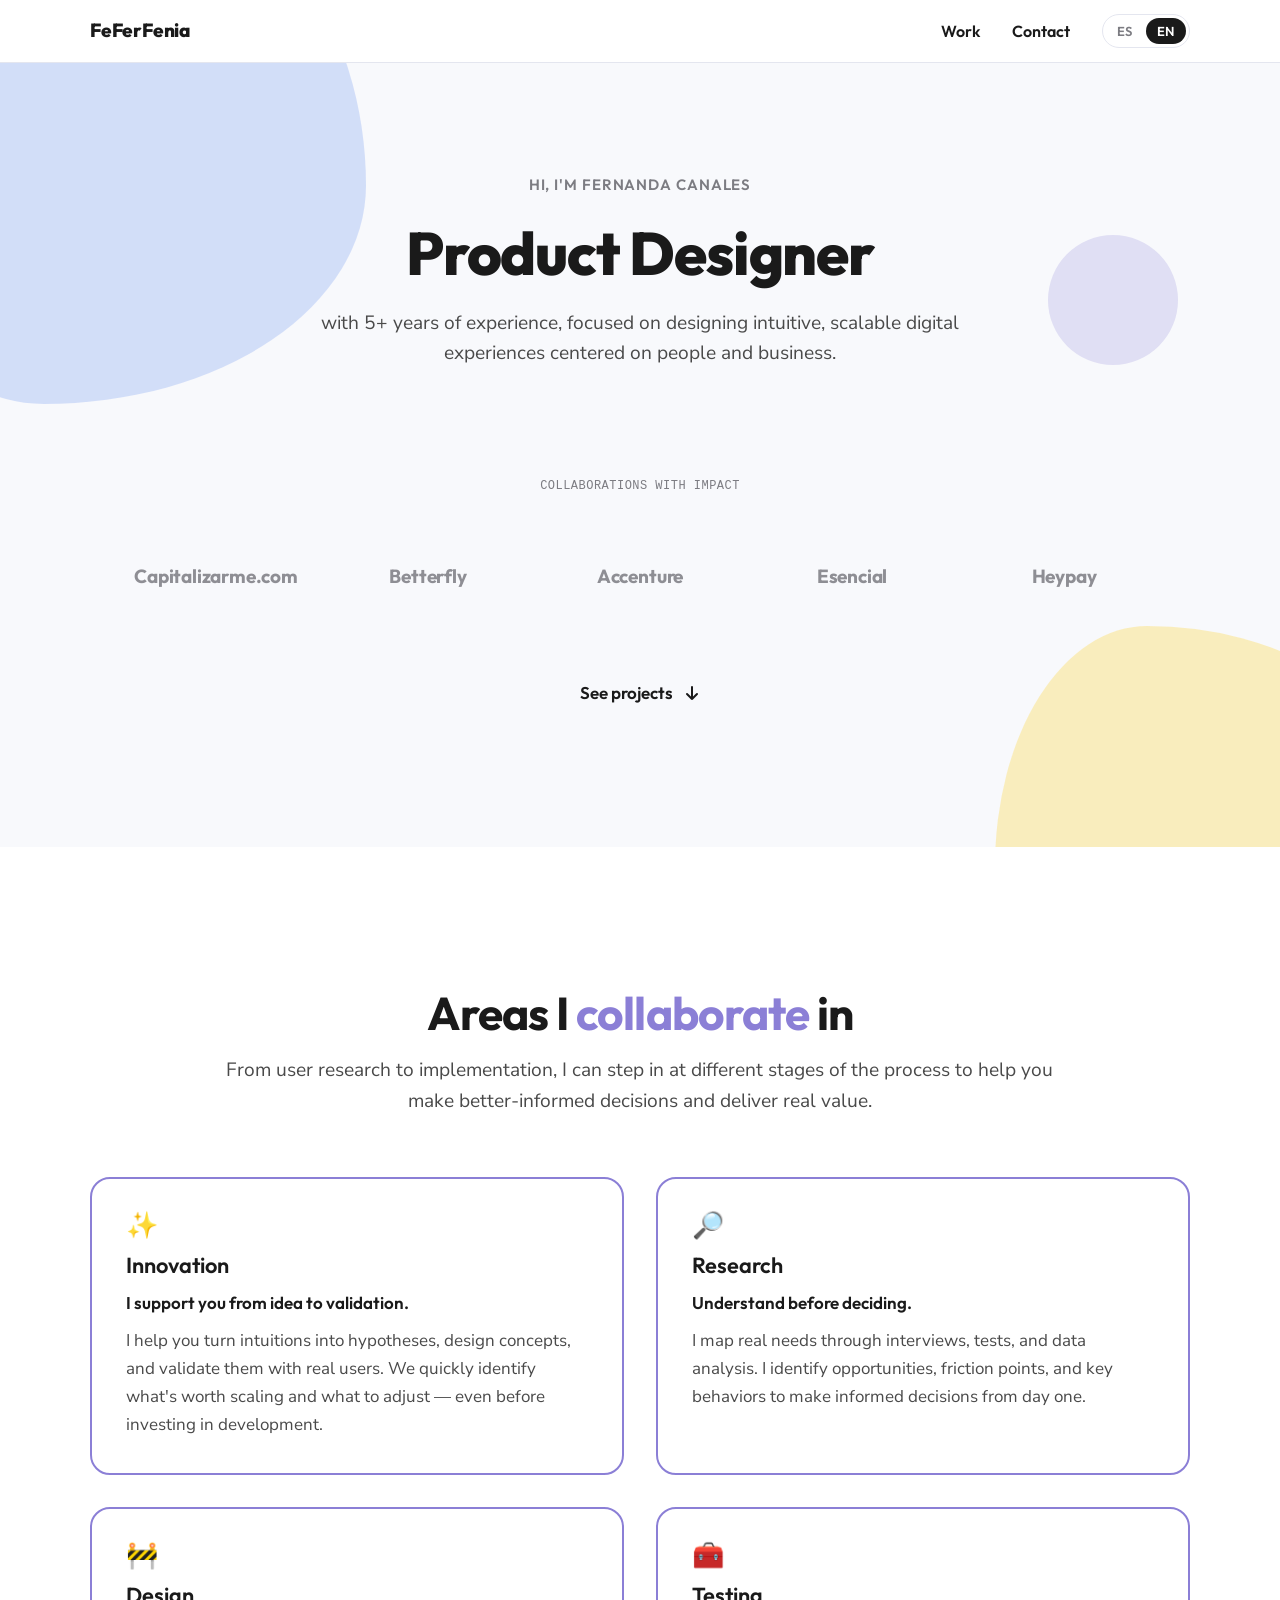
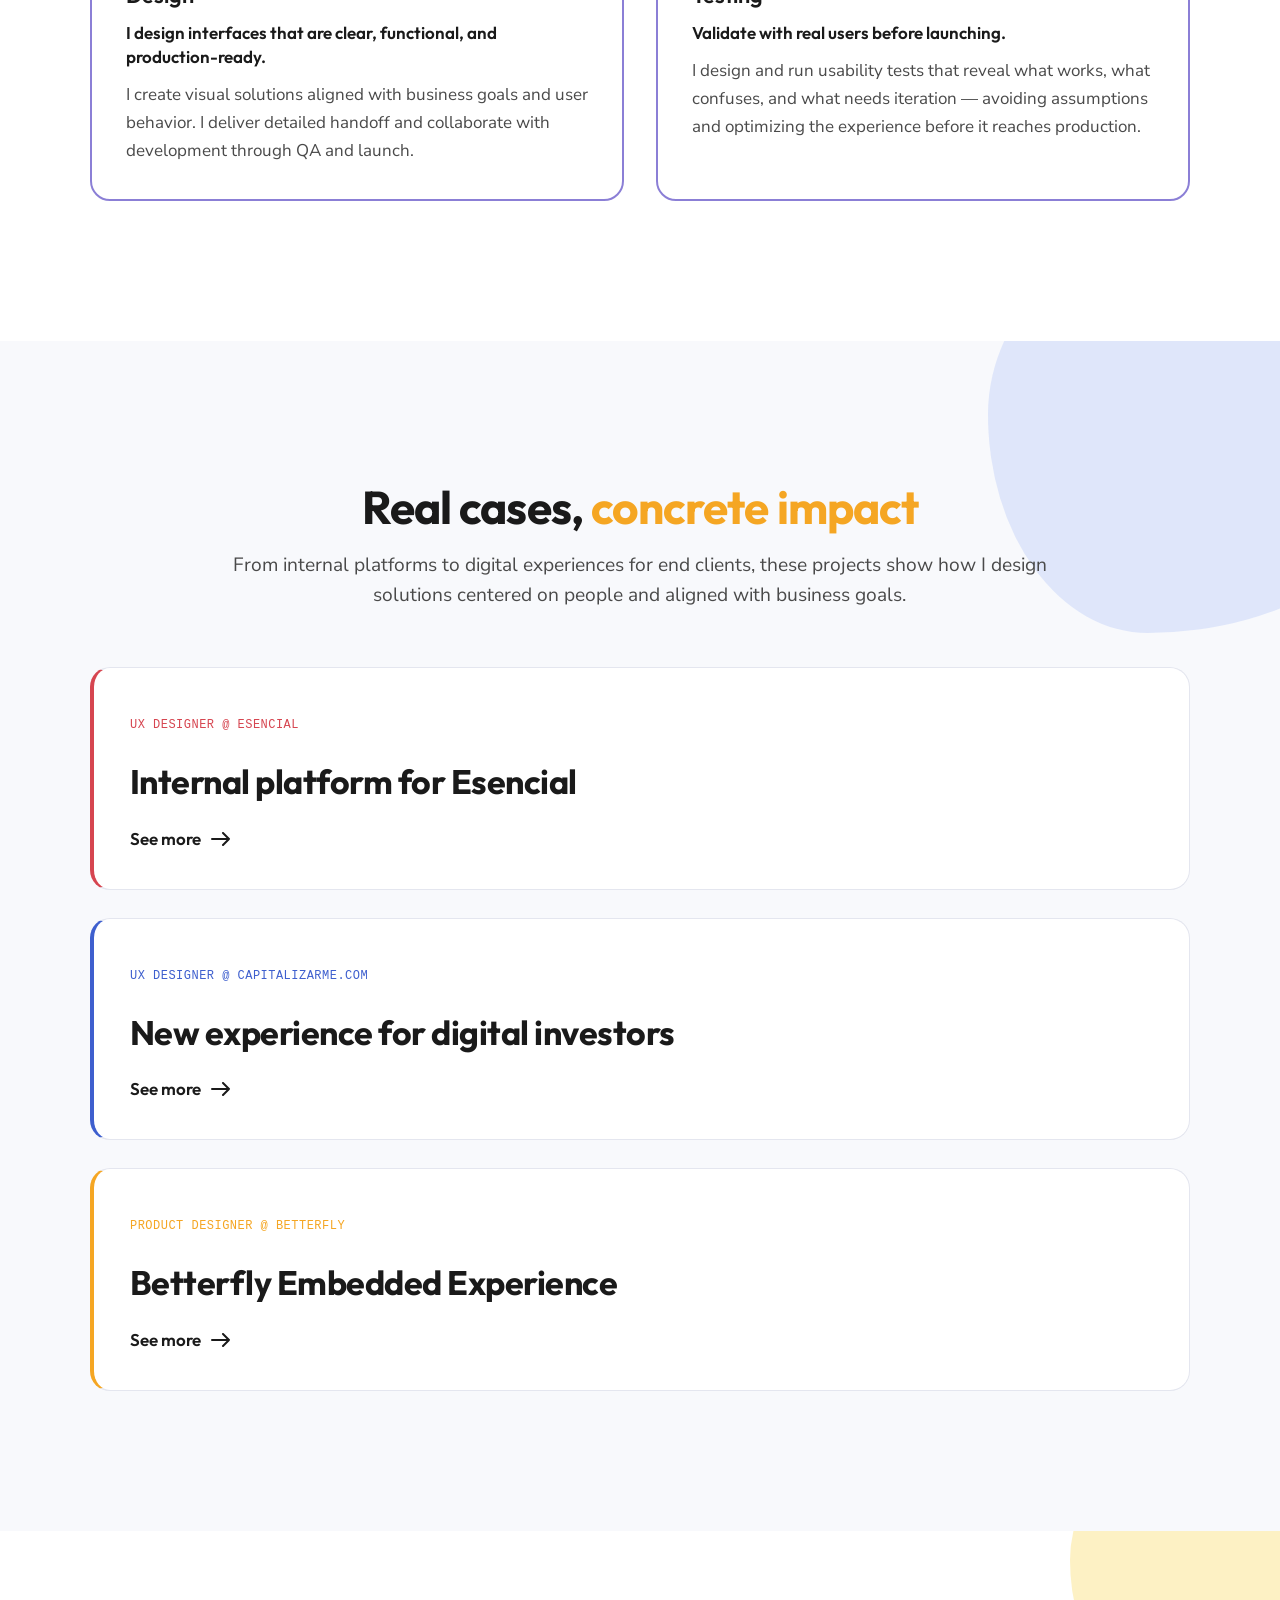
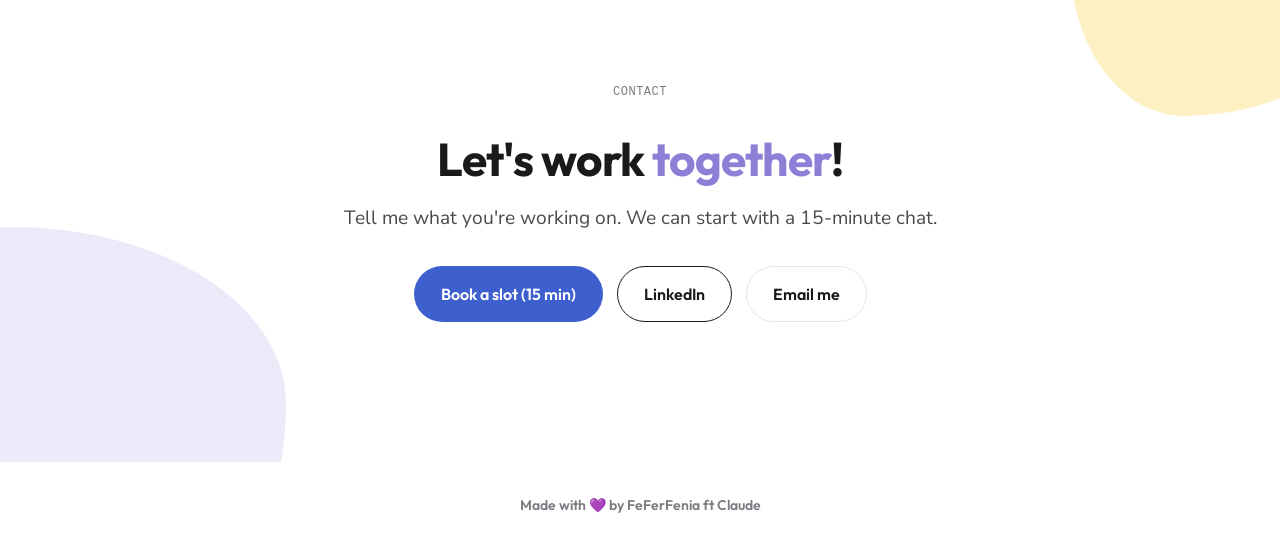
==== index.html @ f84989fd "Sitio FeFerFeniaPortfolio: Home + 3 casos de estudio Portafolio estático bilingüe (ES/EN) de Fernand" ====
<!DOCTYPE html>
<html lang="es">
<head>
<meta charset="utf-8">
<meta name="viewport" content="width=device-width, initial-scale=1">
<title>Fernanda Canales — Product Designer</title>
<meta name="description" content="Portafolio de Fernanda Canales (FeFerFenia), Product / UX·UI Designer con más de 5 años de experiencia diseñando experiencias digitales intuitivas, escalables y centradas en las personas y el negocio.">
<link rel="stylesheet" href="assets/ds.css">
</head>
<body>

<header class="nav">
<div class="nav__in">
<a class="nav__logo" href="index.html">FeFerFenia</a>
<nav class="nav__links">
<a class="nav__link" href="#work" data-i18n="nav.work">Work</a>
<a class="nav__link" href="#contact" data-i18n="nav.contact">Contacto</a>
<div class="langtoggle" role="group" aria-label="Language">
<button type="button" data-lang-btn="es" aria-pressed="true">ES</button>
<button type="button" data-lang-btn="en" aria-pressed="false">EN</button>
</div>
</nav>
</div>
</header>

<main>

<!-- ————— Hero ————— -->
<section class="section section--alt" style="--accent:var(--purple);padding-top:clamp(64px,9vw,110px)">
<div class="blob blob--soft" style="width:44vw;height:44vw;max-width:520px;max-height:520px;background:var(--periwinkle);opacity:.5;top:-14vw;left:-12vw"></div>
<div class="blob blob--soft2" style="width:34vw;height:34vw;max-width:400px;max-height:400px;background:var(--yellow);opacity:.55;bottom:-14vw;right:-9vw"></div>
<div class="blob" style="width:12vw;height:12vw;max-width:130px;max-height:130px;background:var(--purple);opacity:.22;top:22%;right:8%"></div>
<div class="wrap stack center" style="gap:22px">
<p class="eyebrow" data-i18n="hero.eyebrow">Hola, soy Fernanda Canales</p>
<h1 class="h-display" style="max-width:16em"><span class="rotator"><span class="rotator__item" data-rotator-item>Product Designer</span></span></h1>
<p class="lede" style="max-width:34em" data-i18n="hero.body">con más de 5 años de experiencia, enfocada en diseñar experiencias digitales intuitivas, escalables y centradas en las personas y el negocio.</p>
<div style="height:clamp(28px,5vw,52px)"></div>
<p class="mono" style="color:var(--ink-45)" data-i18n="logos.label">Colaboraciones con impacto</p>
<div class="logos" style="margin-top:10px">
<div class="logos__slot"><span class="logos__item" data-logo-slot>Capitalizarme.com</span></div>
<div class="logos__slot"><span class="logos__item" data-logo-slot>Betterfly</span></div>
<div class="logos__slot"><span class="logos__item" data-logo-slot>Accenture</span></div>
<div class="logos__slot"><span class="logos__item" data-logo-slot>Esencial</span></div>
<div class="logos__slot"><span class="logos__item" data-logo-slot>Heypay</span></div>
</div>
<a class="arrowlink" href="#work" style="margin-top:clamp(24px,4vw,44px)"><span data-i18n="hero.cta">Ver proyectos</span><svg width="18" height="18" viewBox="0 0 18 18" fill="none" aria-hidden="true"><path d="M9 3v12M4 10l5 5 5-5" stroke="currentColor" stroke-width="2" stroke-linecap="round" stroke-linejoin="round"/></svg></a>
</div>
</section>

<!-- ————— Áreas ————— -->
<section class="section" id="areas" style="--accent:var(--purple)">
<div class="wrap stack" style="gap:clamp(36px,5vw,60px)">
<div class="stack center" style="gap:16px">
<h2 class="h1" data-i18n-html="areas.title">Áreas en las que <em class="hl">colaboro</em></h2>
<p class="lede" style="max-width:44em;text-align:center" data-i18n="areas.intro">Desde la investigación con usuarios hasta la implementación de soluciones, puedo sumarme en distintas etapas del proceso para ayudarte a tomar decisiones más informadas y entregar valor real.</p>
</div>
<div class="grid-2">
<article class="areacard">
<span class="areacard__ico" aria-hidden="true">✨</span>
<h3 class="h3" data-i18n="area.1.title">Innovación</h3>
<p class="areacard__lead" data-i18n="area.1.lead">Acompaño desde la idea hasta su validación.</p>
<p class="body" data-i18n="area.1.body">Te ayudo a transformar intuiciones en hipótesis, diseñar conceptos y validarlos con usuarios reales. Detectamos rápido qué vale la pena escalar y qué ajustar, incluso antes de invertir en desarrollo.</p>
</article>
<article class="areacard">
<span class="areacard__ico" aria-hidden="true">🔎</span>
<h3 class="h3" data-i18n="area.2.title">Investigación</h3>
<p class="areacard__lead" data-i18n="area.2.lead">Entiende antes de decidir.</p>
<p class="body" data-i18n="area.2.body">Mapeo necesidades reales a través de entrevistas, tests y análisis de datos. Identifico oportunidades, puntos de fricción y comportamientos clave para tomar decisiones informadas desde el inicio.</p>
</article>
<article class="areacard">
<span class="areacard__ico" aria-hidden="true">🚧</span>
<h3 class="h3" data-i18n="area.3.title">Diseño</h3>
<p class="areacard__lead" data-i18n="area.3.lead">Diseño interfaces claras, funcionales y listas para salir a producción.</p>
<p class="body" data-i18n="area.3.body">Creo soluciones visuales alineadas a los objetivos del negocio y al comportamiento de los usuarios. Entrego handoff detallado y colaboro con desarrollo en QA y puesta en marcha.</p>
</article>
<article class="areacard">
<span class="areacard__ico" aria-hidden="true">🧰</span>
<h3 class="h3" data-i18n="area.4.title">Testeo</h3>
<p class="areacard__lead" data-i18n="area.4.lead">Valida con usuarios reales antes de lanzar.</p>
<p class="body" data-i18n="area.4.body">Diseño y aplico pruebas de usabilidad que revelan qué funciona, qué confunde y qué necesita iteración. Así, evitamos suposiciones y optimizamos la experiencia antes de llegar a producción.</p>
</article>
</div>
</div>
</section>

<!-- ————— Work ————— -->
<section class="section section--alt" id="work">
<div class="blob blob--soft" style="width:36vw;height:36vw;max-width:420px;max-height:420px;background:var(--periwinkle);opacity:.35;top:-10vw;right:-10vw"></div>
<div class="wrap stack" style="gap:clamp(36px,5vw,56px)">
<div class="stack center" style="gap:16px">
<h2 class="h1" data-i18n-html="work.title">Casos reales, <em class="hl-orange">impacto concreto</em></h2>
<p class="lede" style="max-width:44em;text-align:center" data-i18n="work.intro">Desde plataformas internas hasta experiencias digitales para clientes finales, estos proyectos muestran cómo diseño soluciones centradas en las personas y alineadas con los objetivos del negocio.</p>
</div>
<div class="stack" style="gap:clamp(20px,2.6vw,28px)">

<a class="projcard" href="caso-esencial.html" style="--accent:var(--coral)">
<div class="projcard__body">
<p class="mono" style="color:var(--accent)" data-i18n="proj.1.role">UX Designer @ Esencial</p>
<h3 class="h2" data-i18n="proj.1.title">Plataforma interna para Esencial</h3>
<span class="arrowlink" style="margin-top:8px"><span data-i18n="proj.more">Ver más</span><svg width="20" height="14" viewBox="0 0 20 14" fill="none" aria-hidden="true"><path d="M1 7h17M12 1l6 6-6 6" stroke="currentColor" stroke-width="2" stroke-linecap="round" stroke-linejoin="round"/></svg></span>
</div>
</a>

<a class="projcard" href="caso-capitalizarme.html" style="--accent:var(--blue)">
<div class="projcard__body">
<p class="mono" style="color:var(--accent)" data-i18n="proj.2.role">UX Designer @ Capitalizarme.com</p>
<h3 class="h2" data-i18n="proj.2.title">Nueva experiencia para inversionistas digitales</h3>
<span class="arrowlink" style="margin-top:8px"><span data-i18n="proj.more">Ver más</span><svg width="20" height="14" viewBox="0 0 20 14" fill="none" aria-hidden="true"><path d="M1 7h17M12 1l6 6-6 6" stroke="currentColor" stroke-width="2" stroke-linecap="round" stroke-linejoin="round"/></svg></span>
</div>
</a>

<a class="projcard" href="caso-betterfly.html" style="--accent:var(--orange)">
<div class="projcard__body">
<p class="mono" style="color:var(--accent)" data-i18n="proj.3.role">Product Designer @ Betterfly</p>
<h3 class="h2" data-i18n="proj.3.title">Experiencia Embebida Betterfly</h3>
<span class="arrowlink" style="margin-top:8px"><span data-i18n="proj.more">Ver más</span><svg width="20" height="14" viewBox="0 0 20 14" fill="none" aria-hidden="true"><path d="M1 7h17M12 1l6 6-6 6" stroke="currentColor" stroke-width="2" stroke-linecap="round" stroke-linejoin="round"/></svg></span>
</div>
</a>

</div>
</div>
</section>

<!-- ————— Contacto — componente compartido, repetir al final de cada vista ————— -->
<section class="contact" id="contact" style="--accent:var(--purple);background:var(--base)">
<div class="blob blob--soft2" style="width:38vw;height:38vw;max-width:440px;max-height:440px;background:var(--purple);opacity:.16;bottom:-16vw;left:-12vw"></div>
<div class="blob blob--soft" style="width:26vw;height:26vw;max-width:300px;max-height:300px;background:var(--yellow);opacity:.5;top:-9vw;right:-7vw"></div>
<div class="wrap stack center" style="gap:18px">
<p class="mono" style="color:var(--ink-45)" data-i18n="contact.eyebrow">Contacto</p>
<h2 class="h1" data-i18n-html="contact.title">¡Trabajemos <em class="hl">juntos</em>!</h2>
<p class="lede" style="max-width:32em;text-align:center" data-i18n="contact.body">Cuéntame en qué estás trabajando. Podemos partir con una conversación de 15 minutos.</p>
<div class="contact__links" style="margin-top:14px">
<a class="btn btn--primary" href="https://calendly.com/hola-fernandacp/15min" target="_blank" rel="noopener" data-i18n="contact.slot">Agendar 15 min</a>
<a class="btn btn--ghost" href="https://www.linkedin.com/in/feferfenia/" target="_blank" rel="noopener" data-i18n="contact.linkedin">LinkedIn</a>
<a class="btn btn--soft" href="mailto:Hola.fernandacp@gmail.com" data-i18n="contact.email">Escríbeme</a>
</div>
</div>
</section>

</main>

<footer class="foot">
<p class="foot__t" data-i18n="foot.made">Hecho con 💜 por FeFerFenia ft Claude</p>
</footer>

<script src="assets/site.js"></script>
</body>
</html>
---- assets/ds.css ----
/* FeFerFenia — Design System v1 */
@import url('https://fonts.googleapis.com/css2?family=Outfit:wght@400;500;600;700;800&family=Nunito+Sans:ital,opsz,wght@0,6..12,400;0,6..12,600;0,6..12,700;1,6..12,400&display=swap');

:root{
/* — Color: base */
--ink:#1A1A1A;--ink-70:#4A4A4A;--ink-45:#7C7C82;--rule:#E4E6EF;
--base:#FFFFFF;--base-alt:#F8F9FC;
/* — Color: accents */
--yellow:#FCE38A;--yellow-soft:#F5D9A8;
--blue:#3E5FCE;--blue-bright:#4A6FE0;--periwinkle:#AEC3F5;
--coral:#D64550;--purple:#8B7FD6;--teal:#2EC4A6;--orange:#F5A623;
/* — Per-project accent (overridden on case-study pages) */
--accent:var(--purple);--accent-tint:#F1EFFB;
/* — Type */
--display:'Outfit',system-ui,sans-serif;--body:'Nunito Sans',system-ui,sans-serif;
/* — Space */
--gut:clamp(20px,5vw,40px);--sec:clamp(72px,11vw,140px);--maxw:1180px;--narrow:720px;
--r-card:20px;--r-pill:999px;
}
*{box-sizing:border-box}
html{-webkit-text-size-adjust:100%}
body{margin:0;background:var(--base);color:var(--ink);font-family:var(--body);font-size:17px;line-height:1.65;text-wrap:pretty;-webkit-font-smoothing:antialiased}
img,svg{display:block;max-width:100%}
a{color:var(--blue);text-decoration:none;text-underline-offset:3px}
a:hover{color:var(--blue-bright);text-decoration:underline}

/* ————— Type scale ————— */
.h-display{font-family:var(--display);font-weight:800;font-size:clamp(34px,5.4vw,60px);line-height:1.1;letter-spacing:-.02em;margin:0}
.h1{font-family:var(--display);font-weight:700;font-size:clamp(30px,4.2vw,46px);line-height:1.14;letter-spacing:-.02em;margin:0}
.h2{font-family:var(--display);font-weight:700;font-size:clamp(24px,3vw,34px);line-height:1.2;letter-spacing:-.015em;margin:0}
.h3{font-family:var(--display);font-weight:600;font-size:clamp(19px,1.7vw,23px);line-height:1.3;margin:0}
.eyebrow{font-family:var(--display);font-weight:600;font-size:15px;letter-spacing:.06em;text-transform:uppercase;color:var(--ink-45);margin:0}
.lede{font-size:clamp(17px,1.5vw,20px);line-height:1.6;color:var(--ink-70);margin:0}
.body{margin:0;color:var(--ink-70)}
.small{font-size:15px;line-height:1.6;color:var(--ink-45);margin:0}
.mono{font-family:ui-monospace,'SFMono-Regular',Menlo,monospace;font-size:12px;letter-spacing:.04em;text-transform:uppercase}
em.hl,.hl{font-style:normal;color:var(--accent)}
.hl-teal{font-style:normal;color:var(--teal)}.hl-orange{font-style:normal;color:var(--orange)}
.hl-blue{font-style:normal;color:var(--blue)}.hl-coral{font-style:normal;color:var(--coral)}
.hl-purple{font-style:normal;color:var(--purple)}

/* ————— Layout ————— */
.wrap{width:100%;max-width:var(--maxw);margin:0 auto;padding:0 var(--gut)}
.wrap-narrow{width:100%;max-width:var(--narrow);margin:0 auto;padding:0 var(--gut)}
.section{position:relative;padding:var(--sec) 0;overflow:clip}
.section--alt{background:var(--base-alt)}
.stack{display:flex;flex-direction:column}
.center{text-align:center;align-items:center}

/* ————— Organic shapes ————— */
.blob{position:absolute;z-index:0;pointer-events:none;border-radius:50%}
.blob--soft{border-radius:56% 44% 62% 38%/48% 58% 42% 52%}
.blob--soft2{border-radius:38% 62% 45% 55%/60% 40% 60% 40%}
.section>.wrap,.section>.wrap-narrow{position:relative;z-index:1}

/* ————— Nav ————— */
.nav{position:sticky;top:0;z-index:50;background:color-mix(in oklab,var(--base) 88%,transparent);backdrop-filter:blur(12px);border-bottom:1px solid var(--rule)}
.nav__in{max-width:var(--maxw);margin:0 auto;padding:14px var(--gut);display:flex;align-items:center;gap:24px}
.nav__logo{font-family:var(--display);font-weight:800;font-size:19px;letter-spacing:-.01em;color:var(--ink)}
.nav__logo:hover{color:var(--purple);text-decoration:none}
.nav__links{margin-left:auto;display:flex;align-items:center;gap:clamp(16px,3vw,32px)}
.nav__link{font-family:var(--display);font-weight:600;font-size:16px;color:var(--ink)}
.nav__link:hover{color:var(--purple);text-decoration:none}
.langtoggle{display:flex;align-items:center;gap:2px;padding:3px;border:1.5px solid var(--rule);border-radius:var(--r-pill);background:var(--base)}
.langtoggle button{appearance:none;border:0;background:transparent;cursor:pointer;font-family:var(--display);font-weight:600;font-size:13px;letter-spacing:.04em;color:var(--ink-45);padding:5px 11px;border-radius:var(--r-pill);transition:background .18s,color .18s}
.langtoggle button:hover{color:var(--ink)}
.langtoggle button[aria-pressed="true"]{background:var(--ink);color:#fff}

/* ————— Buttons ————— */
.btn{display:inline-flex;align-items:center;gap:10px;font-family:var(--display);font-weight:600;font-size:16px;padding:14px 26px;border-radius:var(--r-pill);border:1.5px solid transparent;cursor:pointer;transition:transform .18s,background .18s,color .18s,border-color .18s}
.btn:hover{text-decoration:none;transform:translateY(-2px)}
.btn--primary{background:var(--blue);color:#fff}.btn--primary:hover{background:var(--blue-bright);color:#fff}
.btn--ghost{background:transparent;color:var(--ink);border-color:var(--ink)}.btn--ghost:hover{background:var(--ink);color:#fff}
.btn--soft{background:var(--base);color:var(--ink);border-color:var(--rule)}.btn--soft:hover{border-color:var(--accent);color:var(--ink)}
.arrowlink{display:inline-flex;align-items:center;gap:10px;font-family:var(--display);font-weight:600;color:var(--ink)}
.arrowlink:hover{color:var(--accent);text-decoration:none}
.arrowlink svg{transition:transform .2s}.arrowlink:hover svg{transform:translateX(4px)}

/* ————— Logo row ————— */
.logos{display:flex;flex-wrap:wrap;justify-content:center;align-items:center;gap:clamp(20px,4vw,44px)}
.logos__item{font-family:var(--display);font-weight:700;font-size:clamp(15px,1.6vw,19px);letter-spacing:-.01em;color:var(--ink-45);opacity:.85}
.logos__slot{display:flex;align-items:center;justify-content:center;min-width:clamp(120px,15vw,168px);height:clamp(64px,6.5vw,72px)}

/* ————— Cards: area of work ————— */
.grid-2{display:grid;grid-template-columns:repeat(2,minmax(0,1fr));gap:clamp(20px,2.6vw,32px)}
.grid-3{display:grid;grid-template-columns:repeat(3,minmax(0,1fr));gap:clamp(20px,2.6vw,32px)}
.areacard{display:flex;flex-direction:column;gap:12px;padding:clamp(24px,3vw,34px);border:2px solid var(--accent);border-radius:var(--r-card);background:var(--base)}
.areacard__ico{font-size:26px;line-height:1}
.areacard__lead{font-family:var(--display);font-weight:600;font-size:17px;line-height:1.4;margin:0;color:var(--ink)}

/* ————— Cards: project ————— */
.projcard{display:block;background:var(--base);border-radius:var(--r-card);padding:clamp(24px,3vw,36px);border:1px solid var(--rule);border-left:4px solid var(--accent);transition:transform .22s,box-shadow .22s}
.projcard,.projcard:hover{color:var(--ink);text-decoration:none}
.projcard:hover{transform:translateY(-3px);box-shadow:0 18px 40px -24px rgba(26,26,26,.28)}
.projcard__body{display:flex;flex-direction:column;gap:14px;min-width:0}
.grid-2>.projcard .h2{font-size:clamp(20px,1.9vw,24px)}

/* ————— Image placeholder ————— */
.ph{position:relative;width:100%;height:100%;min-height:180px;display:grid;place-items:center;border-radius:14px;background-image:repeating-linear-gradient(135deg,color-mix(in oklab,var(--accent) 16%,#fff) 0 9px,color-mix(in oklab,var(--accent) 7%,#fff) 9px 18px);border:1px dashed color-mix(in oklab,var(--accent) 45%,#fff)}
.ph__label{background:var(--base);color:var(--ink-45);padding:6px 11px;border-radius:var(--r-pill);box-shadow:0 2px 10px -6px rgba(0,0,0,.3)}

/* ————— Process numbers ————— */
.numstep{position:relative;padding:34px 26px 26px}
.numstep__n{position:absolute;top:-14px;left:0;font-family:var(--display);font-weight:800;font-size:clamp(64px,7vw,92px);line-height:.8;color:var(--accent);z-index:0}
.numstep__card{position:relative;z-index:1;background:var(--accent-tint);border-radius:var(--r-card);padding:clamp(20px,2.4vw,28px)}

/* ————— Finding box ————— */
.finding{border:2px solid var(--accent);border-radius:var(--r-card);padding:clamp(20px,2.6vw,30px);background:var(--base);display:flex;flex-direction:column;gap:8px}
.finding__tag{display:inline-flex;align-items:center;gap:8px;font-family:var(--display);font-weight:700;color:var(--accent)}

/* ————— Contact (shared component) ————— */
.contact{position:relative;overflow:clip;background:var(--base-alt);padding:var(--sec) 0}
.contact__links{display:flex;flex-wrap:wrap;gap:14px;justify-content:center}

/* ————— Footer ————— */
.foot{padding:32px 0 40px;text-align:center;background:var(--base)}
.foot__t{font-family:var(--display);font-weight:600;font-size:14px;color:var(--ink-45);margin:0}

/* ————— Rotating title ————— */
.rotator{display:inline-block;position:relative}
.rotator__item{display:inline-block;transition:opacity .45s ease,transform .45s ease}
.rotator__item[data-state="out"]{opacity:0;transform:translateY(-10px)}

/* ————— Case study ————— */
.caseheader{position:relative;overflow:clip;padding:clamp(52px,7vw,96px) 0 clamp(48px,6vw,84px);background:var(--base-alt)}
.twocol{display:grid;grid-template-columns:1fr 1fr;gap:clamp(28px,4vw,60px);align-items:center}
.twocol--text{align-items:start}
.ul{margin:0;padding-left:1.15em;color:var(--ink-70)}
.ul li{margin:0 0 8px}
.ul li::marker{color:var(--accent)}
.ul strong{color:var(--ink)}
.sectitle{display:flex;align-items:baseline;gap:12px}
.sectitle__ico{font-size:22px;line-height:1}
.rule{height:1px;background:var(--rule);border:0;margin:0}

/* ————— Stats ————— */
.stats{display:grid;grid-template-columns:repeat(auto-fit,minmax(160px,1fr));gap:clamp(18px,2.4vw,30px)}
.stat{display:flex;flex-direction:column;gap:6px;padding:clamp(20px,2.4vw,28px);border-radius:var(--r-card);background:var(--accent-tint)}
.stat__n{font-family:var(--display);font-weight:800;font-size:clamp(32px,3.6vw,46px);line-height:1;letter-spacing:-.02em;color:var(--accent);margin:0}
.stat__l{font-size:15px;line-height:1.5;color:var(--ink-70);margin:0}

/* ————— Callout panel ————— */
.panel{border-radius:var(--r-card);background:var(--accent-tint);padding:clamp(24px,3.2vw,40px);display:flex;flex-direction:column;gap:12px}

/* ————— Screenshot panel ————— */
.shotpanel{display:grid;place-items:center;padding:clamp(24px,3.5vw,44px);border-radius:var(--r-card);background:var(--accent-tint);min-height:clamp(300px,34vw,420px)}
.shotpanel img{width:auto;max-width:100%;height:auto;max-height:clamp(260px,30vw,380px)}

/* ————— Responsive ————— */
@media (max-width:860px){
.twocol{grid-template-columns:1fr}
.grid-2,.grid-3{grid-template-columns:1fr}
.nav__links{gap:14px}.nav__link{font-size:15px}
}
@media (prefers-reduced-motion:reduce){
*{animation:none!important;transition:none!important}
}
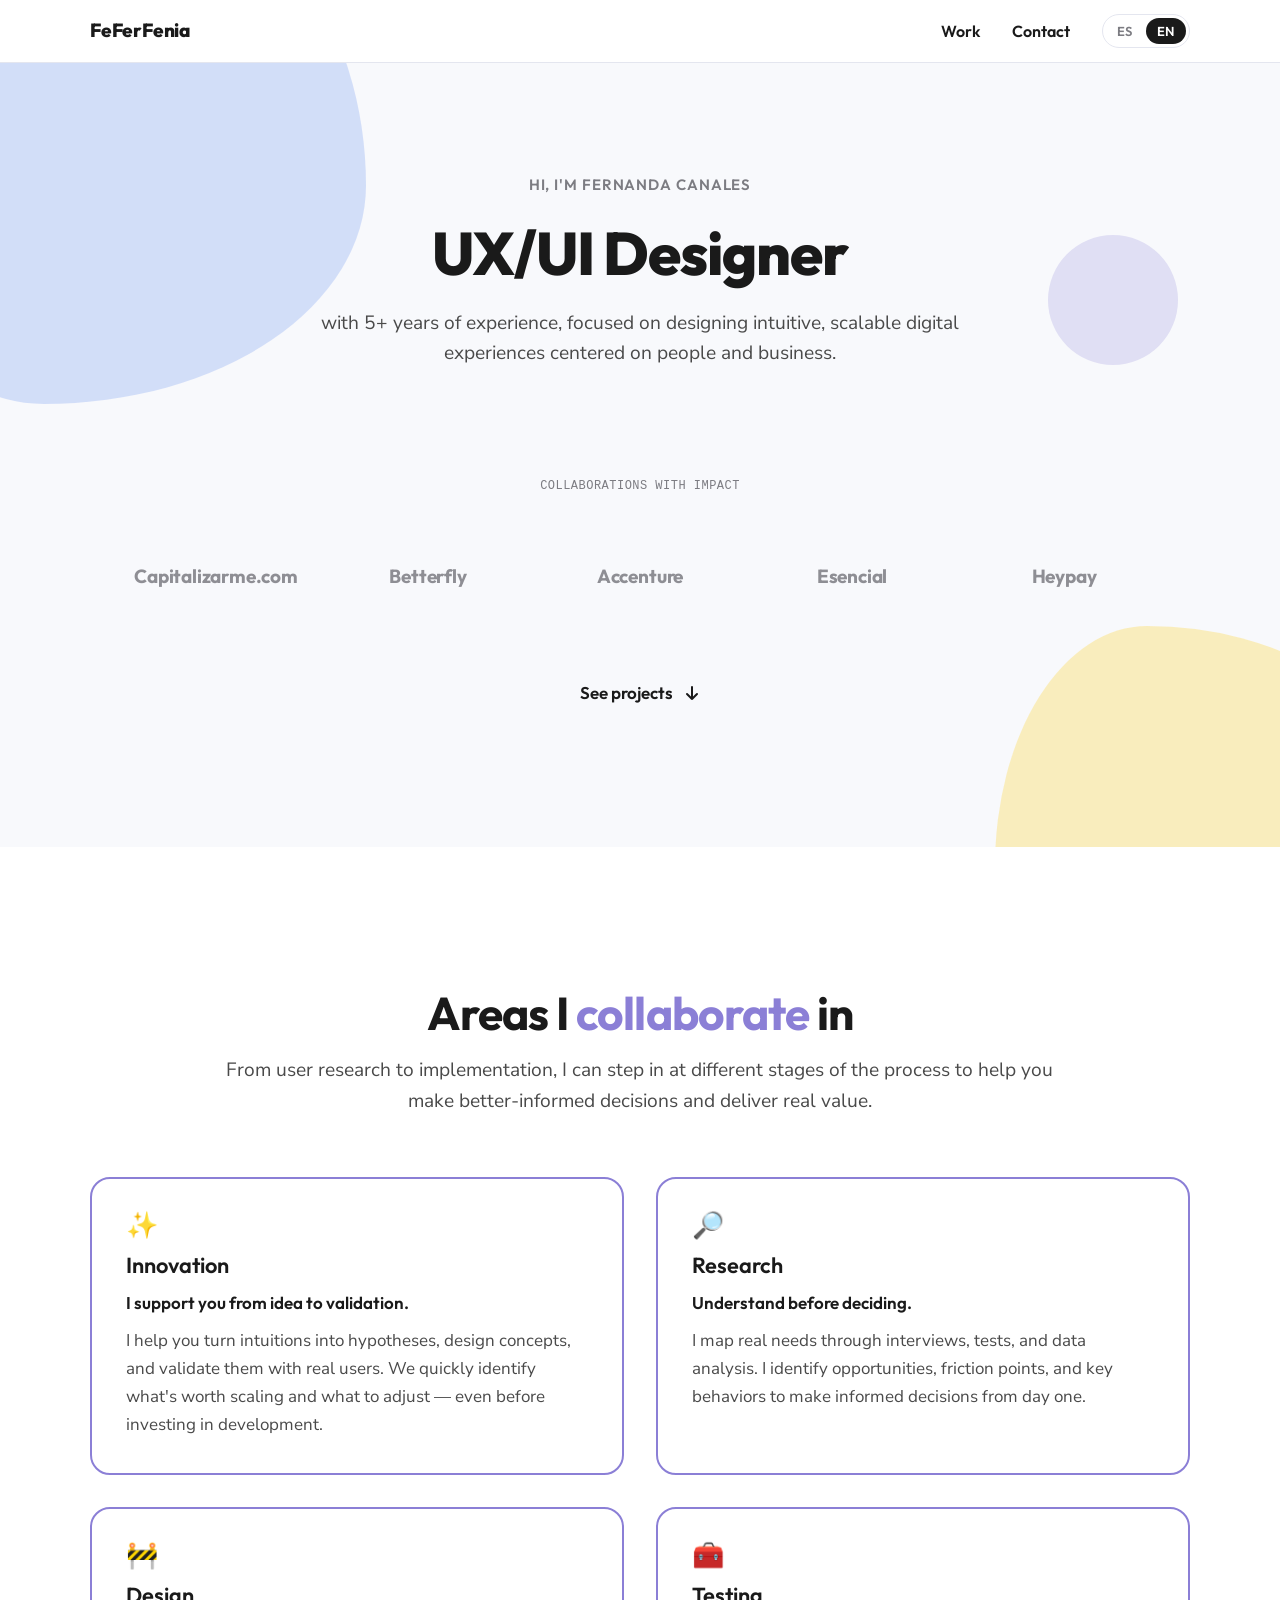
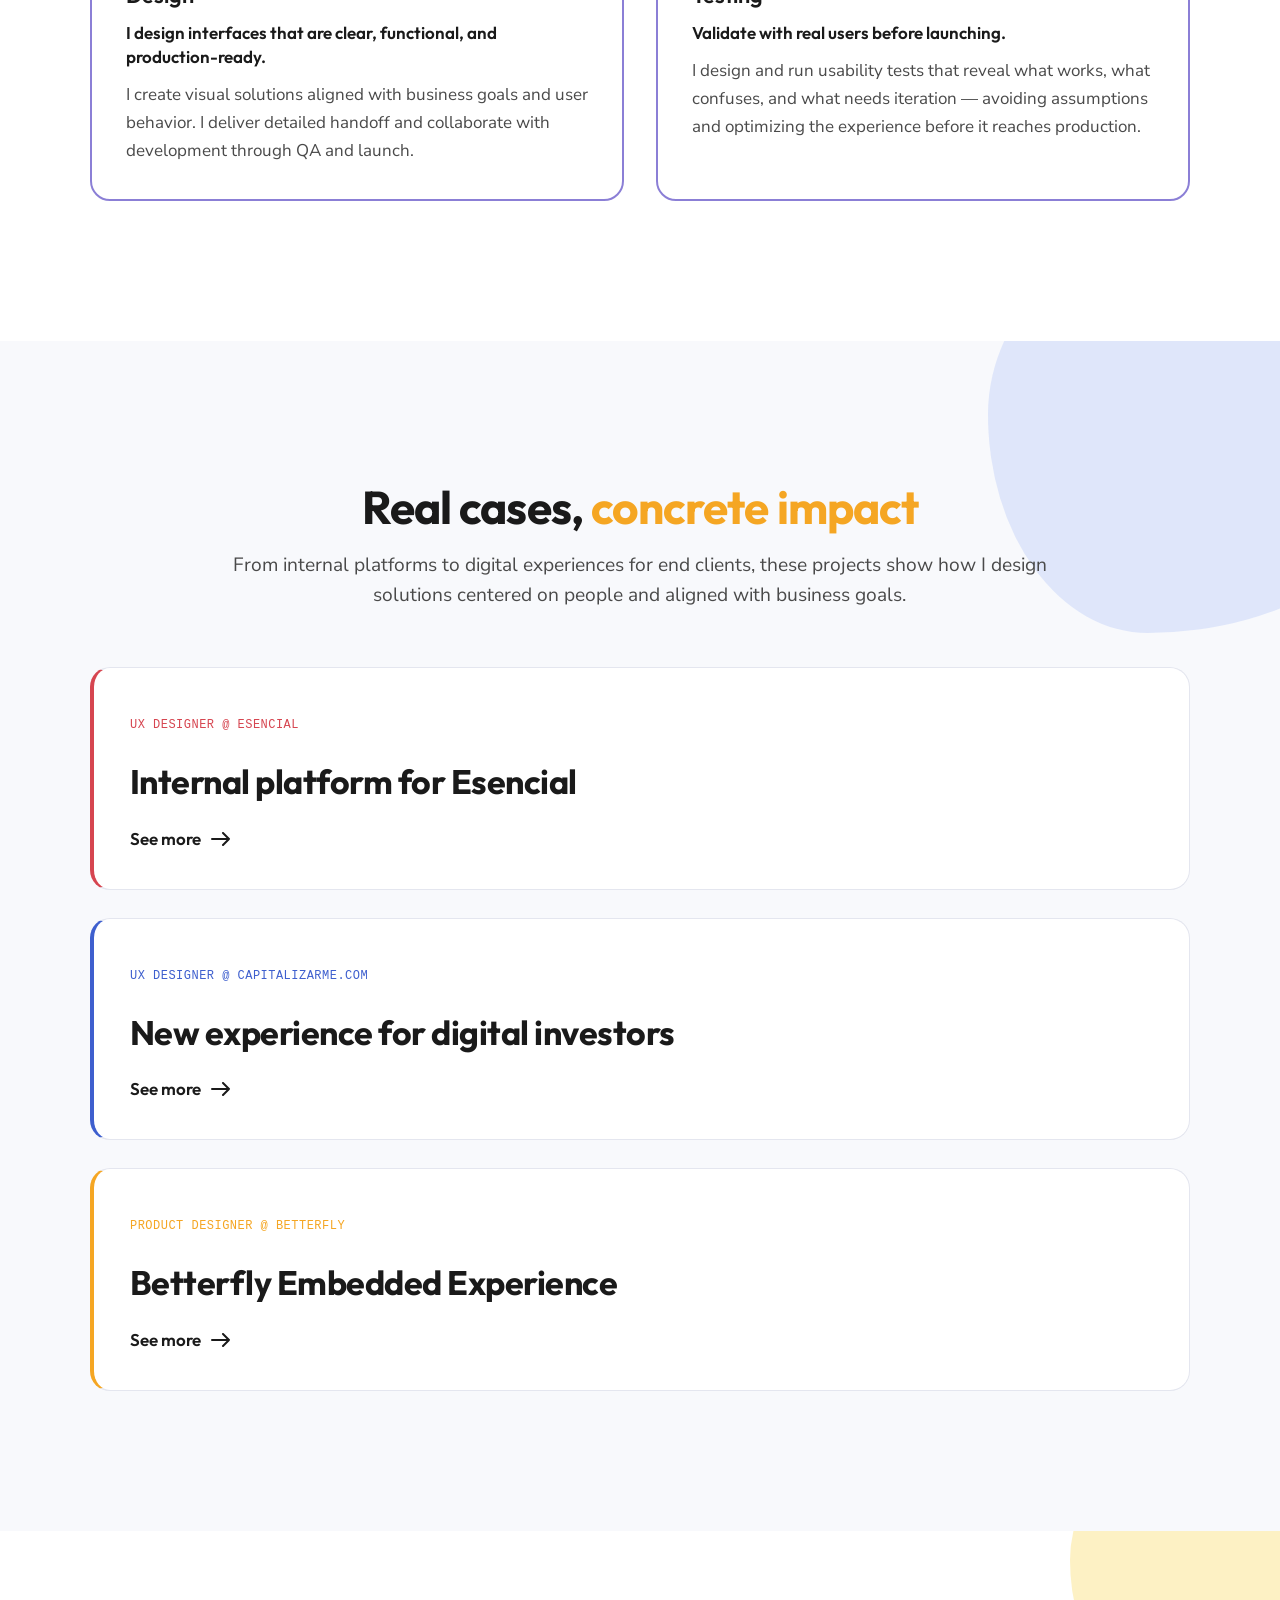
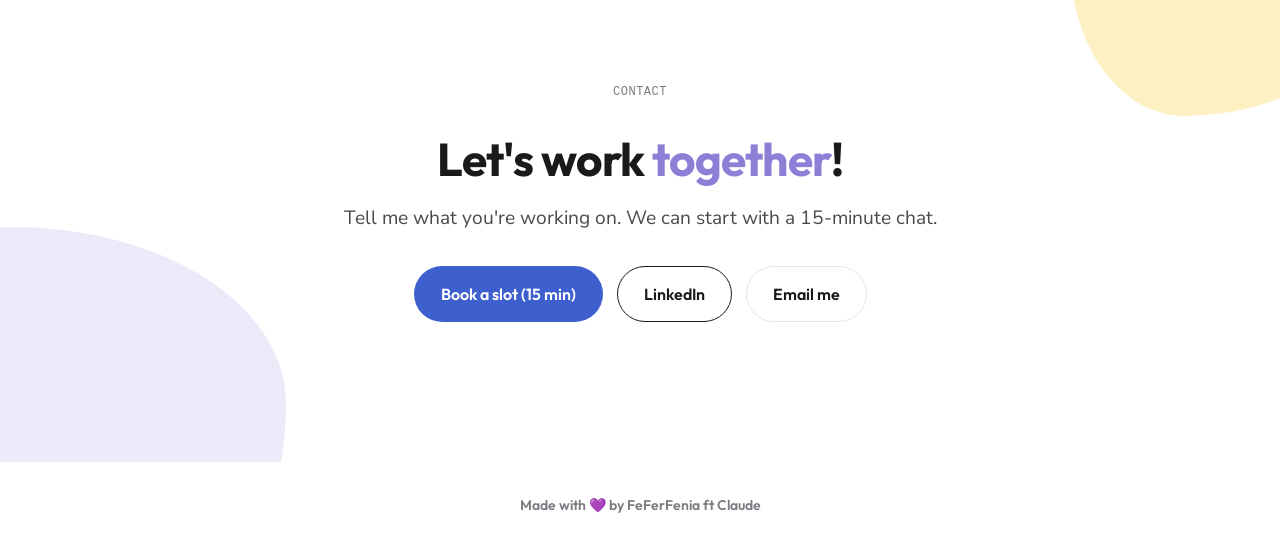
==== commit 82d85daf: "Hero: rotador de título pasa a transición única En vez de alternar en loop entre "Product Designer" " ====
--- a/index.html
+++ b/index.html
@@ -32,7 +32,7 @@
 <div class="blob" style="width:12vw;height:12vw;max-width:130px;max-height:130px;background:var(--purple);opacity:.22;top:22%;right:8%"></div>
 <div class="wrap stack center" style="gap:22px">
 <p class="eyebrow" data-i18n="hero.eyebrow">Hola, soy Fernanda Canales</p>
-<h1 class="h-display" style="max-width:16em"><span class="rotator"><span class="rotator__item" data-rotator-item>Product Designer</span></span></h1>
+<h1 class="h-display" style="max-width:16em"><span class="rotator"><span class="rotator__item" data-rotator-item>UX/UI Designer</span></span></h1>
 <p class="lede" style="max-width:34em" data-i18n="hero.body">con más de 5 años de experiencia, enfocada en diseñar experiencias digitales intuitivas, escalables y centradas en las personas y el negocio.</p>
 <div style="height:clamp(28px,5vw,52px)"></div>
 <p class="mono" style="color:var(--ink-45)" data-i18n="logos.label">Colaboraciones con impacto</p>
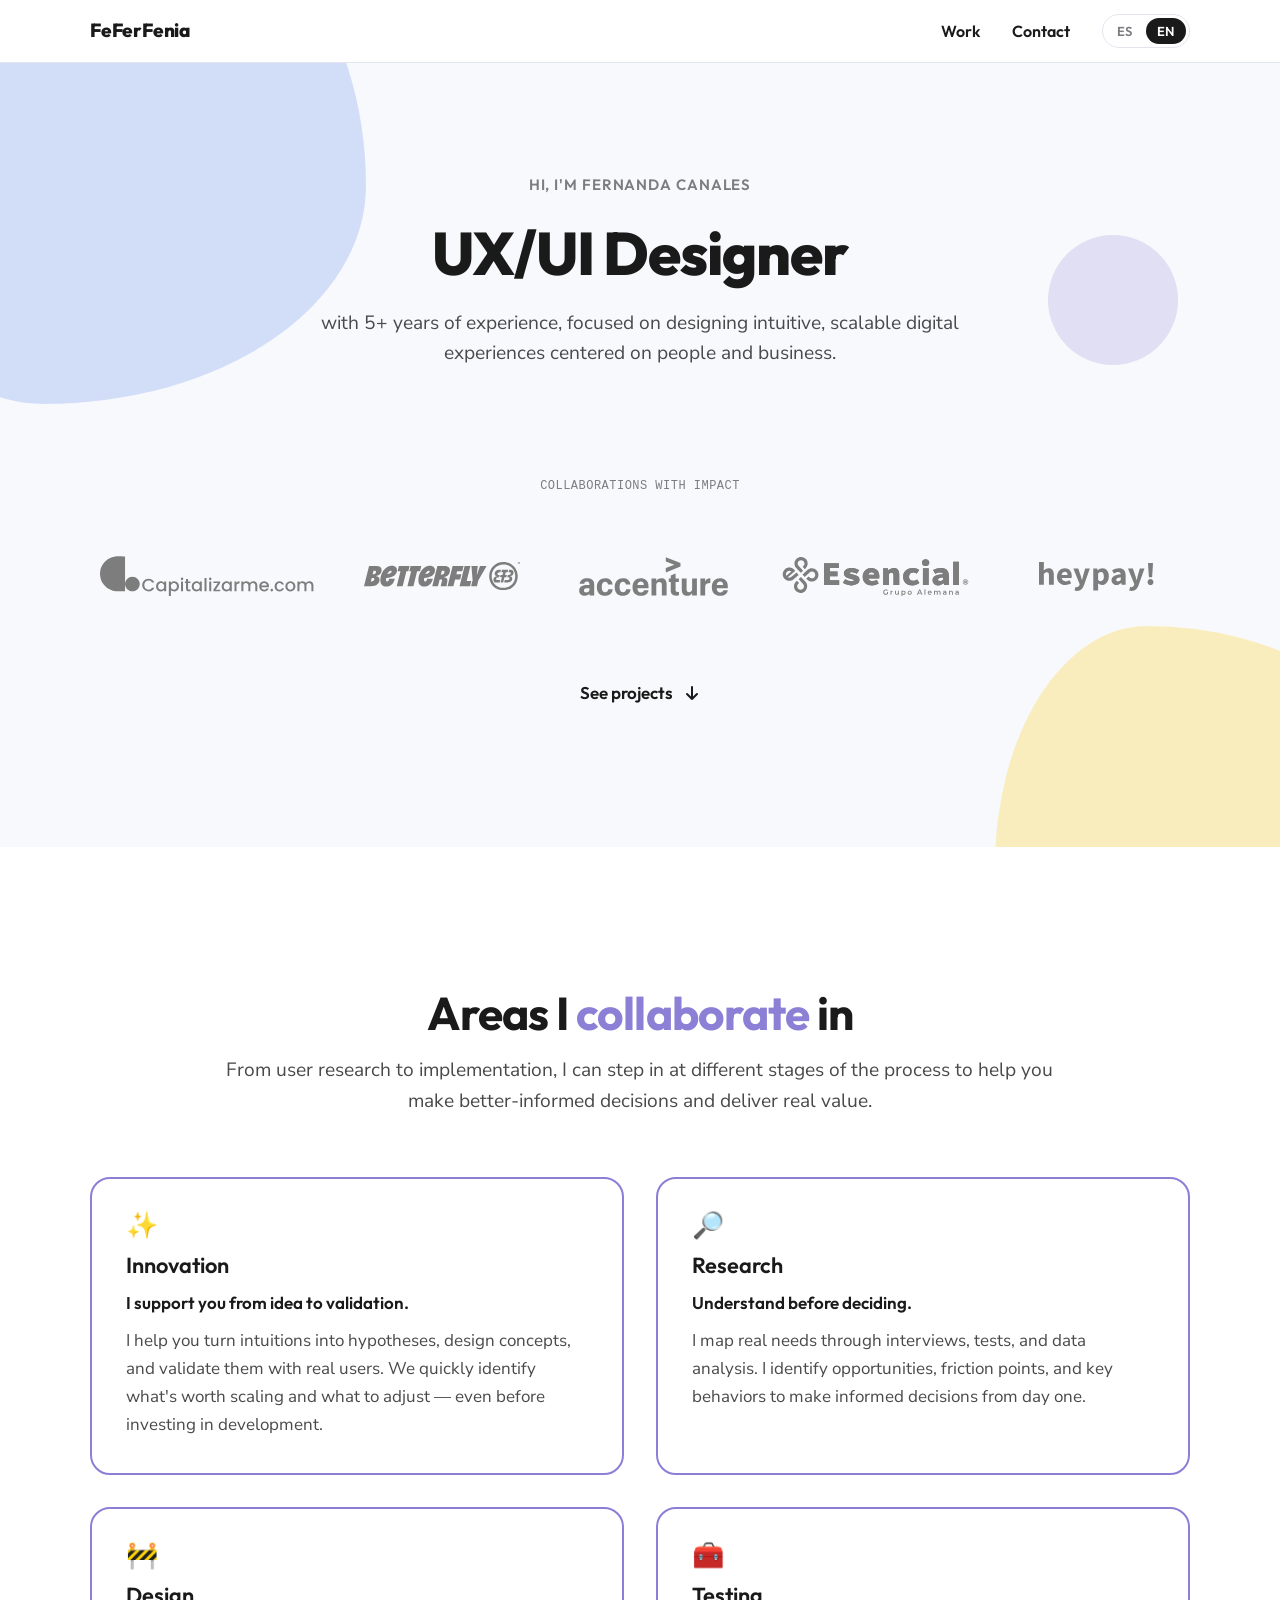
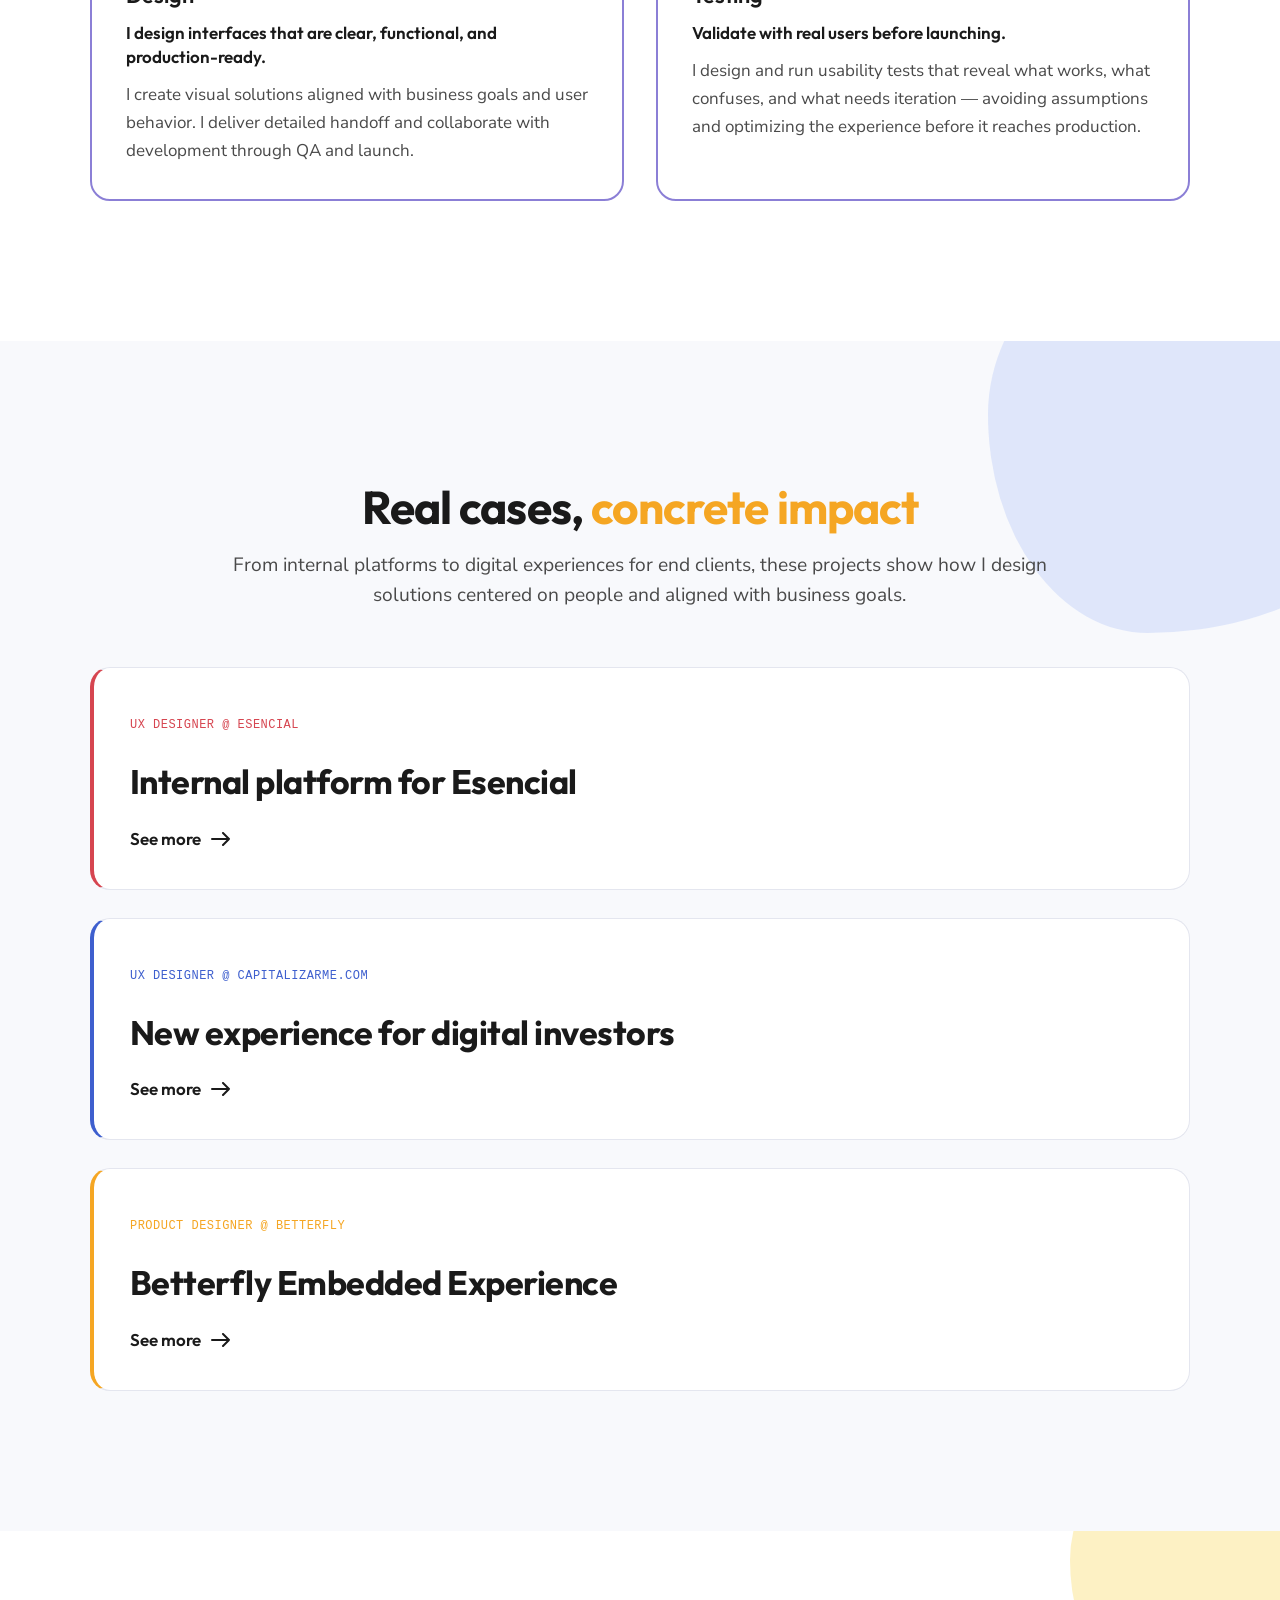
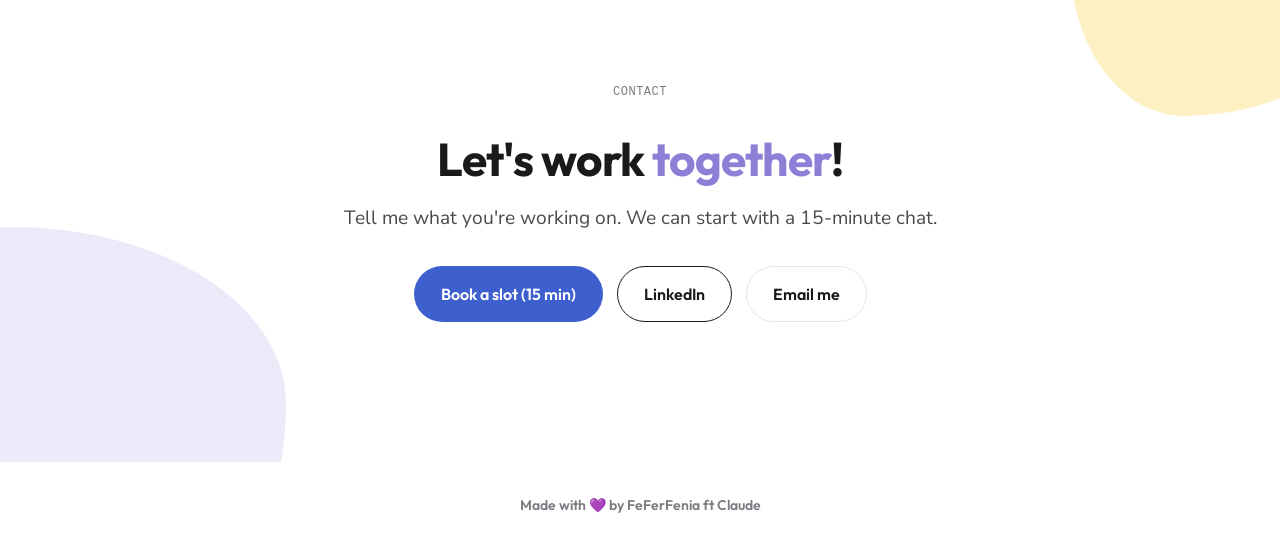
==== commit 9087b795: "Home: logos reales de marcas en la sección de colaboraciones Reemplaza los wordmarks de texto por lo" ====
--- a/index.html
+++ b/index.html
@@ -37,11 +37,11 @@
 <div style="height:clamp(28px,5vw,52px)"></div>
 <p class="mono" style="color:var(--ink-45)" data-i18n="logos.label">Colaboraciones con impacto</p>
 <div class="logos" style="margin-top:10px">
-<div class="logos__slot"><span class="logos__item" data-logo-slot>Capitalizarme.com</span></div>
-<div class="logos__slot"><span class="logos__item" data-logo-slot>Betterfly</span></div>
-<div class="logos__slot"><span class="logos__item" data-logo-slot>Accenture</span></div>
-<div class="logos__slot"><span class="logos__item" data-logo-slot>Esencial</span></div>
-<div class="logos__slot"><span class="logos__item" data-logo-slot>Heypay</span></div>
+<div class="logos__slot"><img src="assets/logos/capitalizarme.svg" alt="Capitalizarme.com" loading="lazy" width="168" height="32"></div>
+<div class="logos__slot"><img src="assets/logos/betterfly.svg" alt="Betterfly" loading="lazy" width="156" height="29"></div>
+<div class="logos__slot"><img src="assets/logos/accenture.svg" alt="Accenture" loading="lazy" width="151" height="41"></div>
+<div class="logos__slot"><img src="assets/logos/esencial.svg" alt="Esencial" loading="lazy" width="187" height="51"></div>
+<div class="logos__slot"><img src="assets/logos/heypay.svg" alt="heypay" loading="lazy" width="115" height="29"></div>
 </div>
 <a class="arrowlink" href="#work" style="margin-top:clamp(24px,4vw,44px)"><span data-i18n="hero.cta">Ver proyectos</span><svg width="18" height="18" viewBox="0 0 18 18" fill="none" aria-hidden="true"><path d="M9 3v12M4 10l5 5 5-5" stroke="currentColor" stroke-width="2" stroke-linecap="round" stroke-linejoin="round"/></svg></a>
 </div>
--- a/assets/ds.css
+++ b/assets/ds.css
@@ -80,6 +80,8 @@
 .logos{display:flex;flex-wrap:wrap;justify-content:center;align-items:center;gap:clamp(20px,4vw,44px)}
 .logos__item{font-family:var(--display);font-weight:700;font-size:clamp(15px,1.6vw,19px);letter-spacing:-.01em;color:var(--ink-45);opacity:.85}
 .logos__slot{display:flex;align-items:center;justify-content:center;min-width:clamp(120px,15vw,168px);height:clamp(64px,6.5vw,72px)}
+.logos__slot img{max-width:100%;max-height:100%;width:auto;height:auto;object-fit:contain;opacity:.85;transition:opacity .18s}
+.logos__slot:hover img{opacity:1}
 
 /* ————— Cards: area of work ————— */
 .grid-2{display:grid;grid-template-columns:repeat(2,minmax(0,1fr));gap:clamp(20px,2.6vw,32px)}
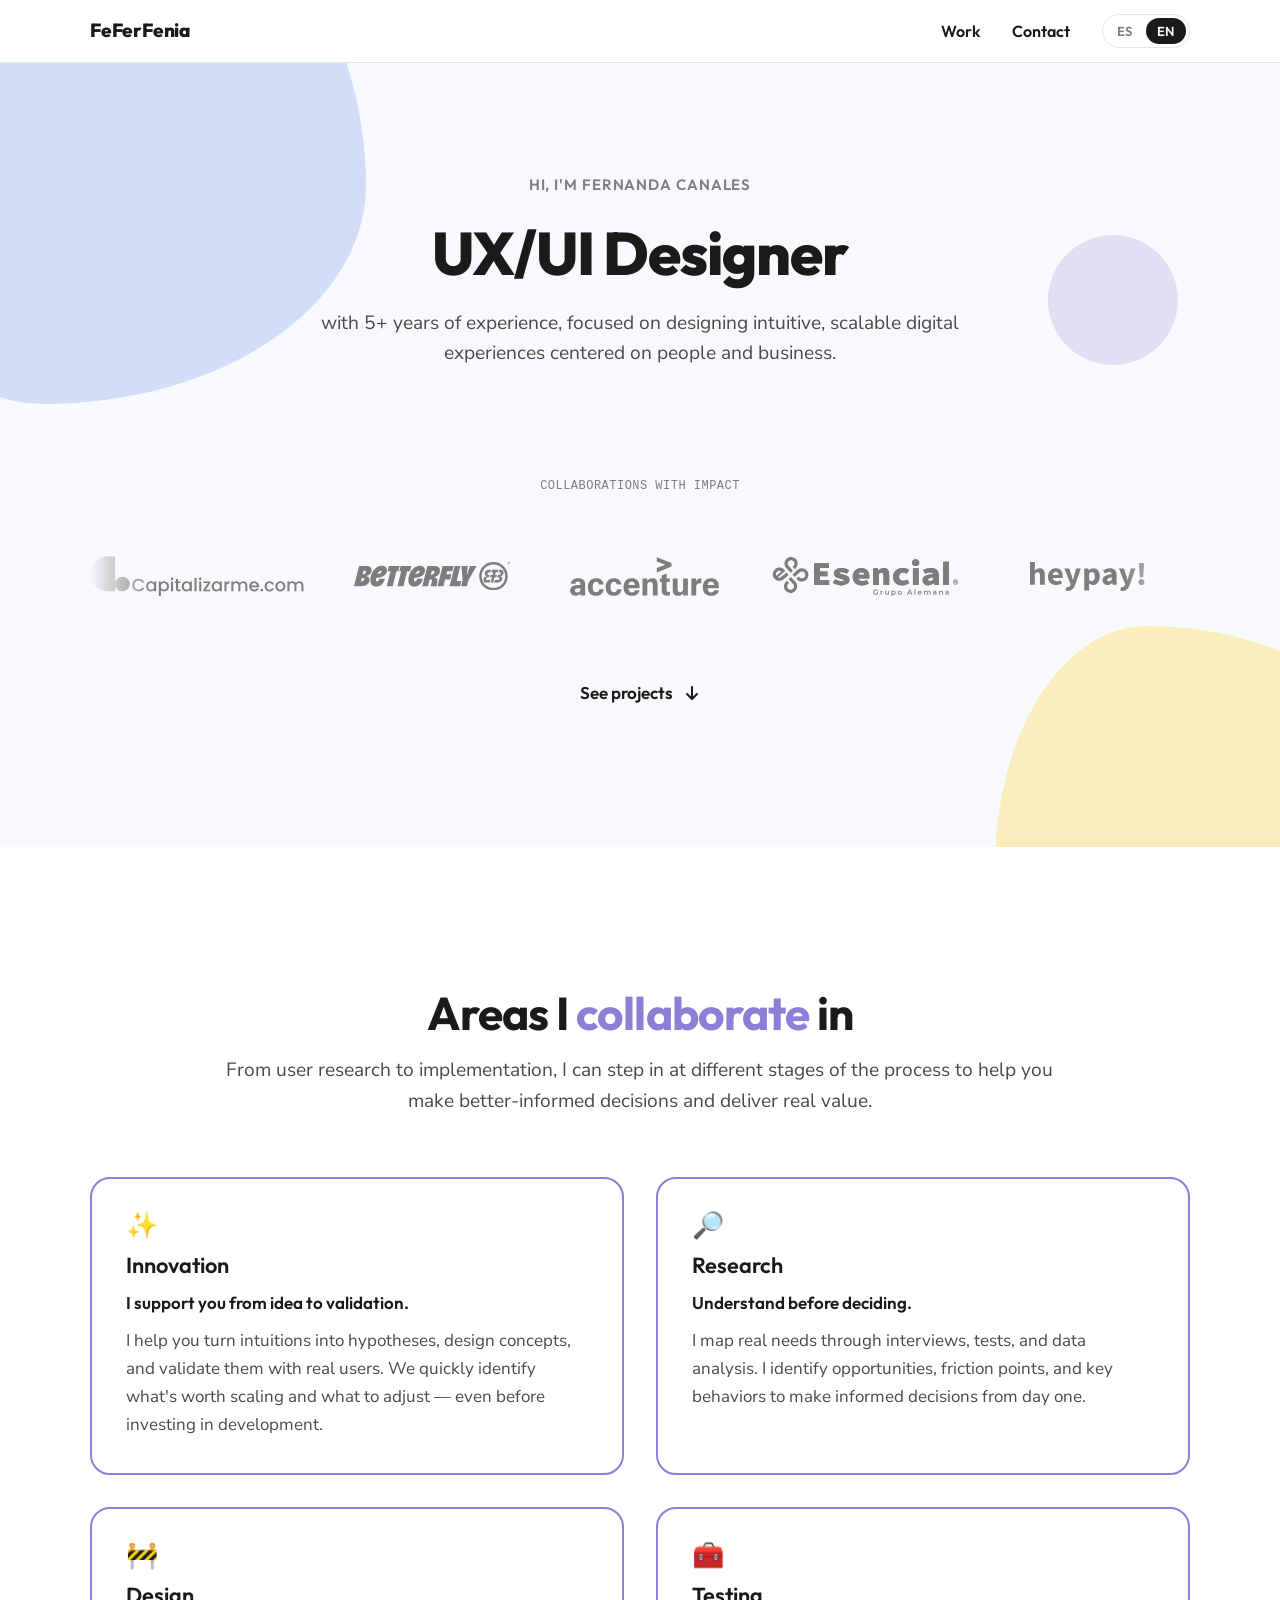
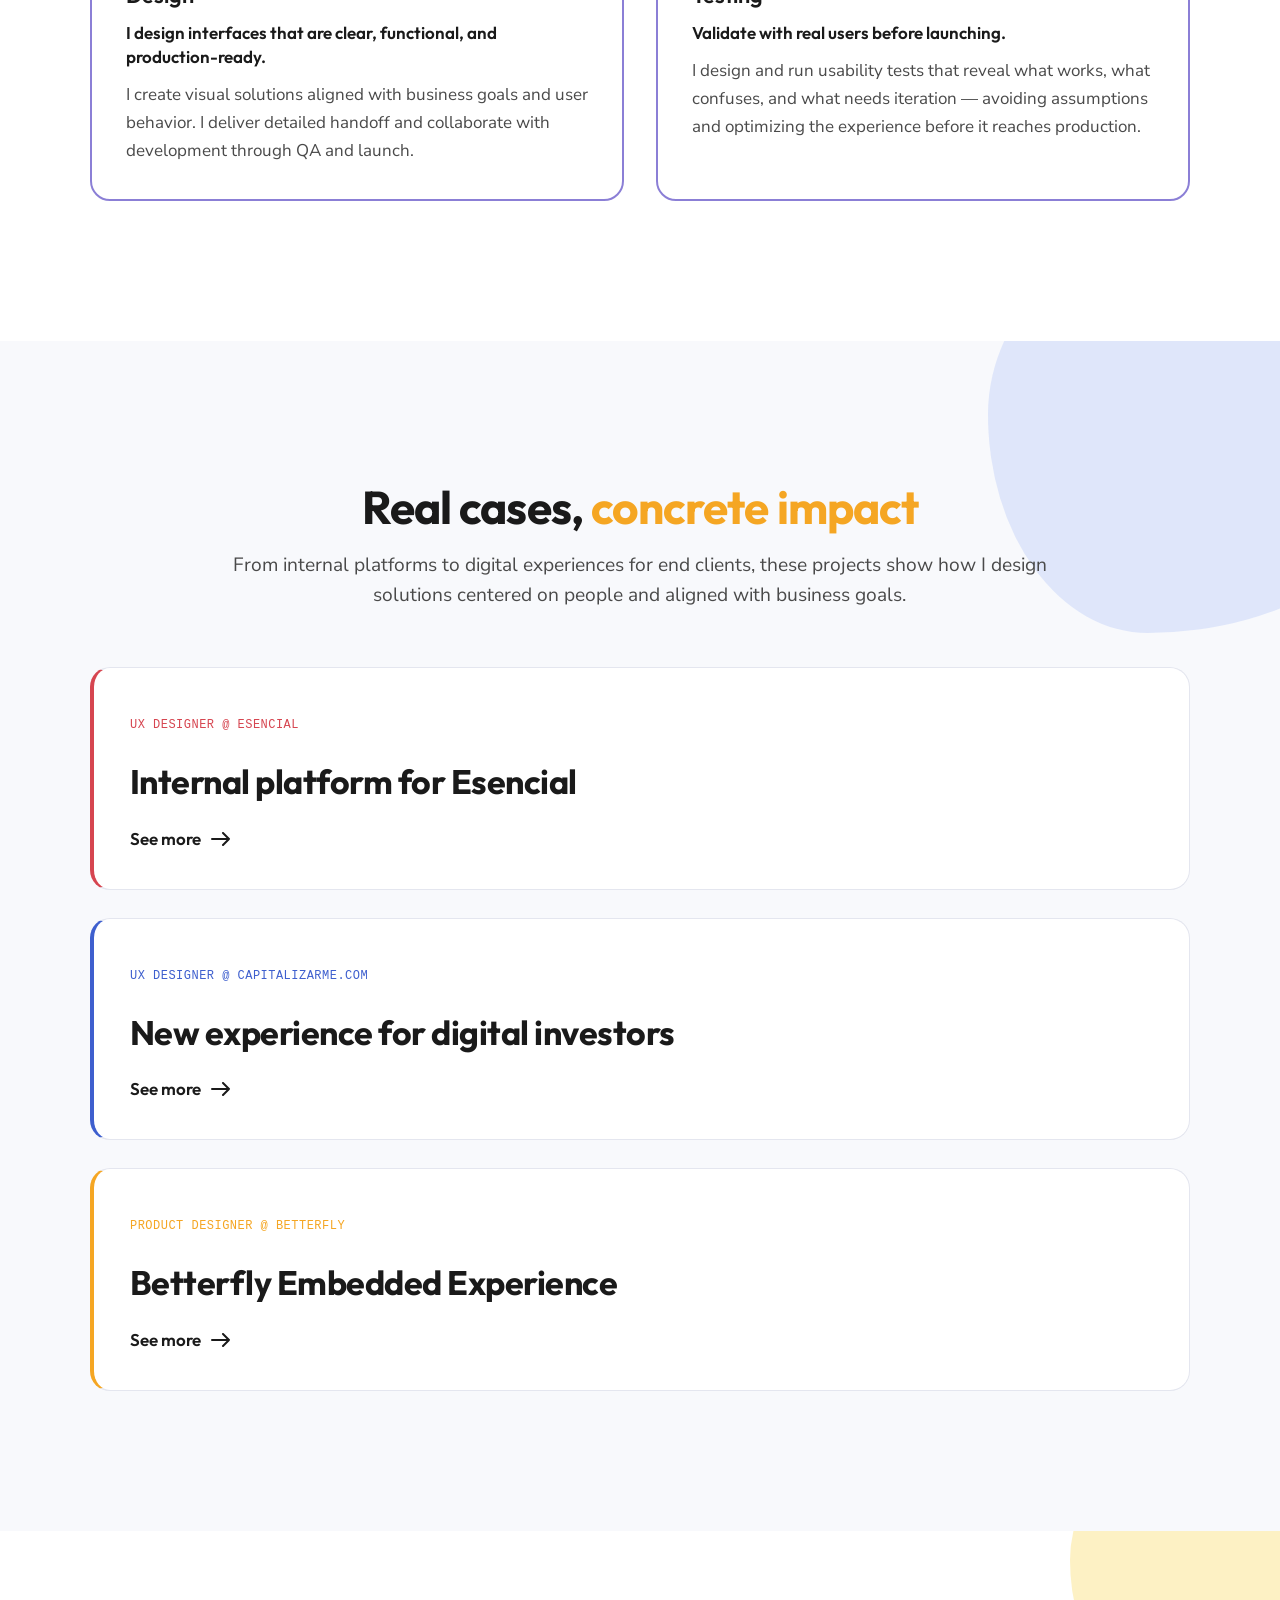
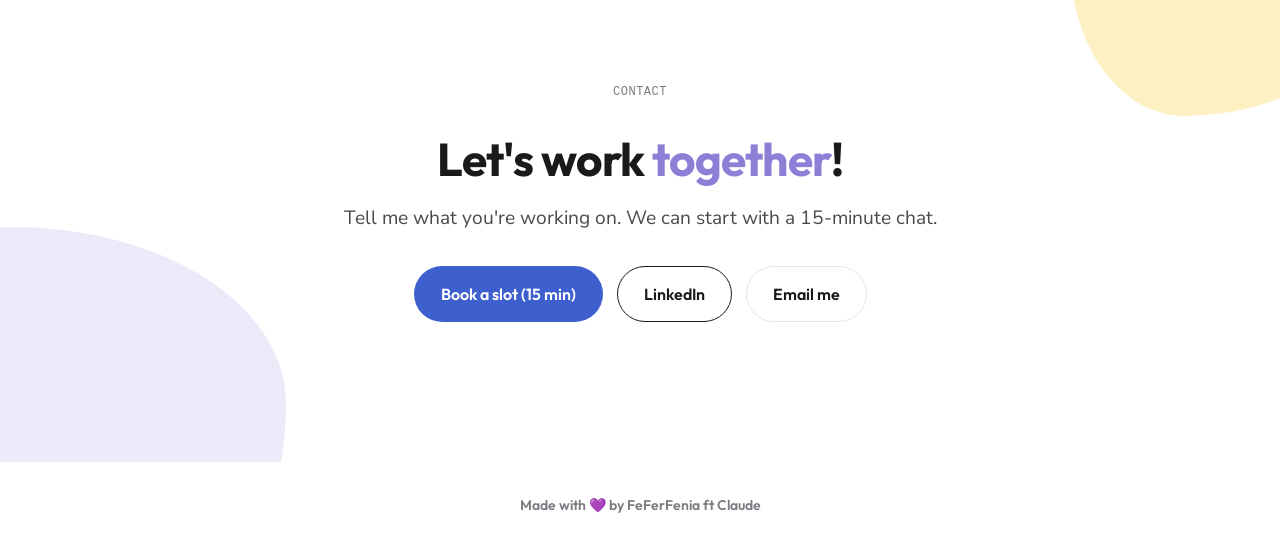
==== commit 145002c5: "Home: logos en carrusel infinito horizontal, lento La fila de "Colaboraciones con impacto" ahora se " ====
--- a/index.html
+++ b/index.html
@@ -36,12 +36,21 @@
 <p class="lede" style="max-width:34em" data-i18n="hero.body">con más de 5 años de experiencia, enfocada en diseñar experiencias digitales intuitivas, escalables y centradas en las personas y el negocio.</p>
 <div style="height:clamp(28px,5vw,52px)"></div>
 <p class="mono" style="color:var(--ink-45)" data-i18n="logos.label">Colaboraciones con impacto</p>
-<div class="logos" style="margin-top:10px">
+<div class="logos" style="margin-top:10px" role="group" aria-label="Capitalizarme.com, Betterfly, Accenture, Esencial, heypay">
+<div class="logos__track">
 <div class="logos__slot"><img src="assets/logos/capitalizarme.svg" alt="Capitalizarme.com" loading="lazy" width="168" height="32"></div>
 <div class="logos__slot"><img src="assets/logos/betterfly.svg" alt="Betterfly" loading="lazy" width="156" height="29"></div>
 <div class="logos__slot"><img src="assets/logos/accenture.svg" alt="Accenture" loading="lazy" width="151" height="41"></div>
 <div class="logos__slot"><img src="assets/logos/esencial.svg" alt="Esencial" loading="lazy" width="187" height="51"></div>
 <div class="logos__slot"><img src="assets/logos/heypay.svg" alt="heypay" loading="lazy" width="115" height="29"></div>
+<div aria-hidden="true" style="display:contents">
+<div class="logos__slot"><img src="assets/logos/capitalizarme.svg" alt="" loading="lazy" width="168" height="32"></div>
+<div class="logos__slot"><img src="assets/logos/betterfly.svg" alt="" loading="lazy" width="156" height="29"></div>
+<div class="logos__slot"><img src="assets/logos/accenture.svg" alt="" loading="lazy" width="151" height="41"></div>
+<div class="logos__slot"><img src="assets/logos/esencial.svg" alt="" loading="lazy" width="187" height="51"></div>
+<div class="logos__slot"><img src="assets/logos/heypay.svg" alt="" loading="lazy" width="115" height="29"></div>
+</div>
+</div>
 </div>
 <a class="arrowlink" href="#work" style="margin-top:clamp(24px,4vw,44px)"><span data-i18n="hero.cta">Ver proyectos</span><svg width="18" height="18" viewBox="0 0 18 18" fill="none" aria-hidden="true"><path d="M9 3v12M4 10l5 5 5-5" stroke="currentColor" stroke-width="2" stroke-linecap="round" stroke-linejoin="round"/></svg></a>
 </div>
--- a/assets/ds.css
+++ b/assets/ds.css
@@ -77,11 +77,14 @@
 .arrowlink svg{transition:transform .2s}.arrowlink:hover svg{transform:translateX(4px)}
 
 /* ————— Logo row ————— */
-.logos{display:flex;flex-wrap:wrap;justify-content:center;align-items:center;gap:clamp(20px,4vw,44px)}
+.logos{width:100%;overflow:hidden;-webkit-mask-image:linear-gradient(90deg,transparent,#000 6%,#000 94%,transparent);mask-image:linear-gradient(90deg,transparent,#000 6%,#000 94%,transparent)}
+.logos__track{display:flex;align-items:center;width:max-content;animation:logos-scroll 36s linear infinite}
+.logos__track:hover{animation-play-state:paused}
 .logos__item{font-family:var(--display);font-weight:700;font-size:clamp(15px,1.6vw,19px);letter-spacing:-.01em;color:var(--ink-45);opacity:.85}
-.logos__slot{display:flex;align-items:center;justify-content:center;min-width:clamp(120px,15vw,168px);height:clamp(64px,6.5vw,72px)}
+.logos__slot{display:flex;align-items:center;justify-content:center;flex:0 0 auto;min-width:clamp(120px,15vw,168px);height:clamp(64px,6.5vw,72px);margin-right:clamp(20px,4vw,44px)}
 .logos__slot img{max-width:100%;max-height:100%;width:auto;height:auto;object-fit:contain;opacity:.85;transition:opacity .18s}
 .logos__slot:hover img{opacity:1}
+@keyframes logos-scroll{to{transform:translateX(-50%)}}
 
 /* ————— Cards: area of work ————— */
 .grid-2{display:grid;grid-template-columns:repeat(2,minmax(0,1fr));gap:clamp(20px,2.6vw,32px)}
